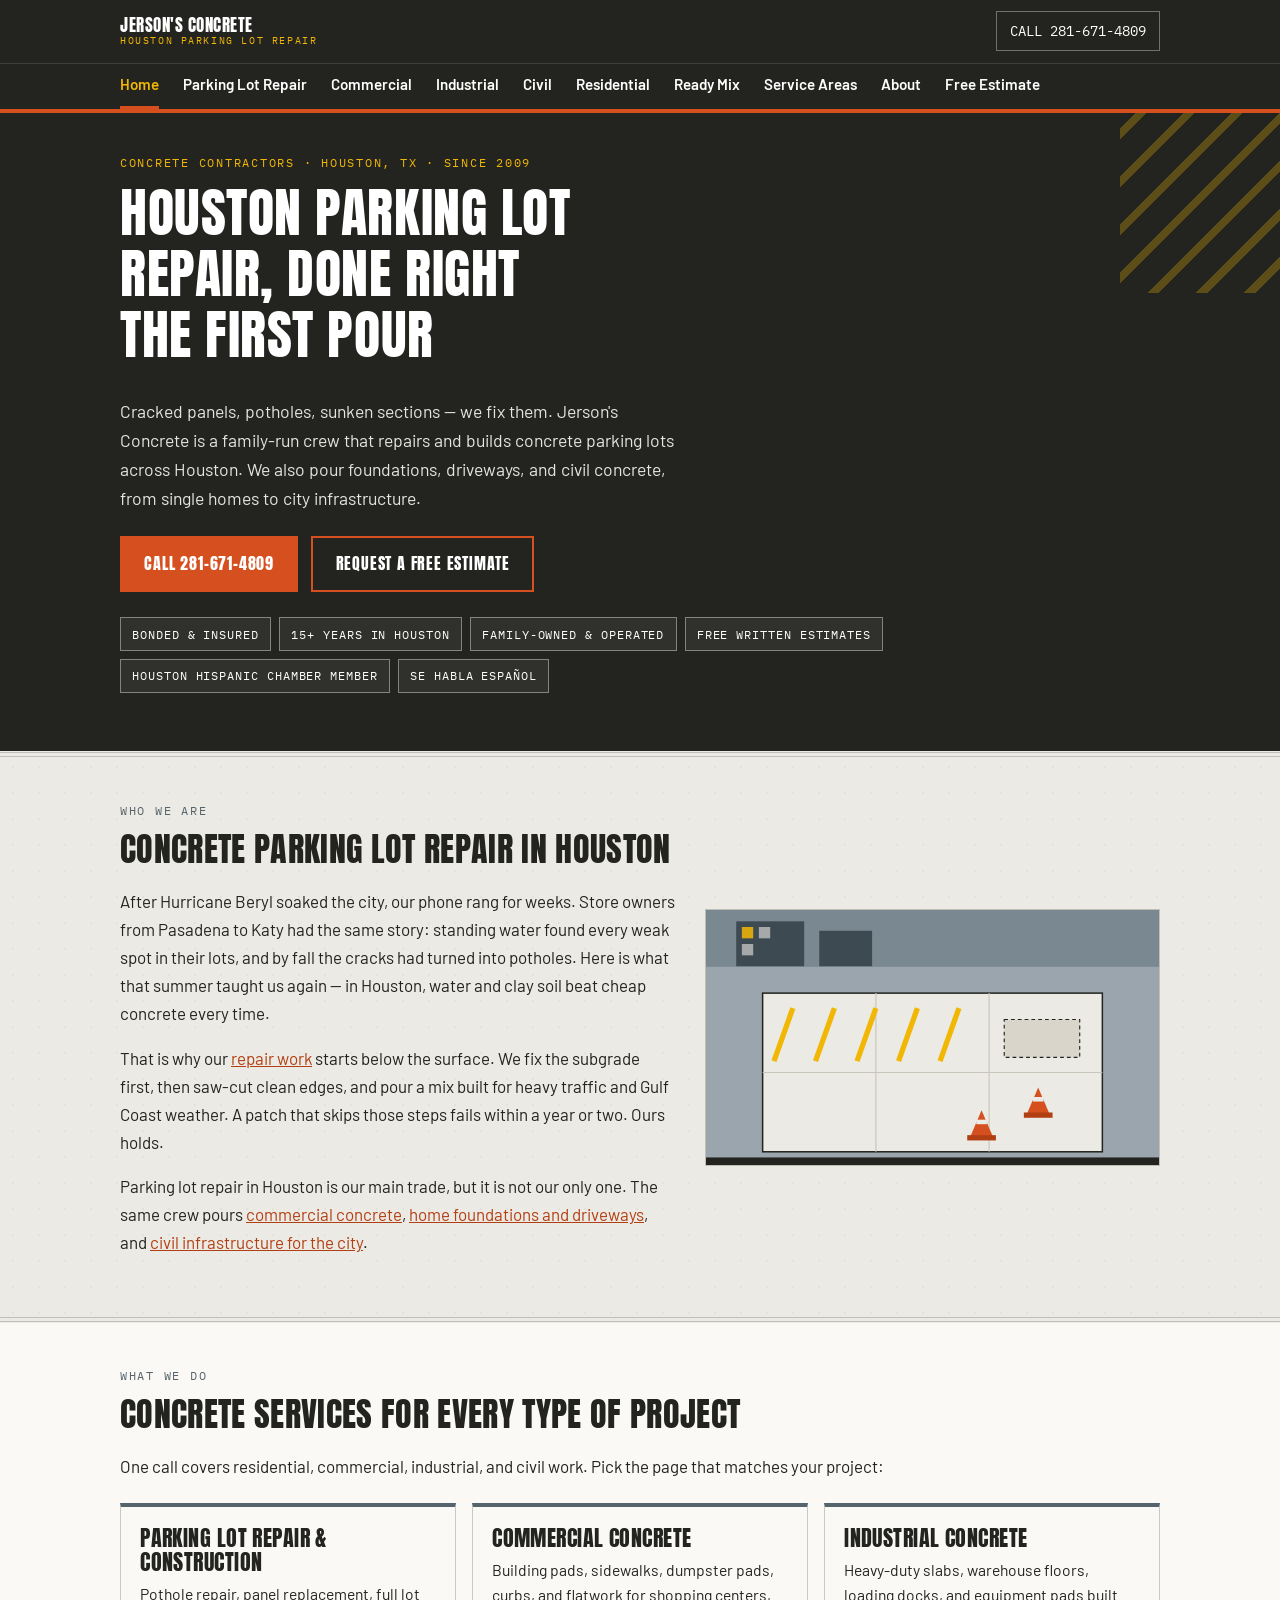
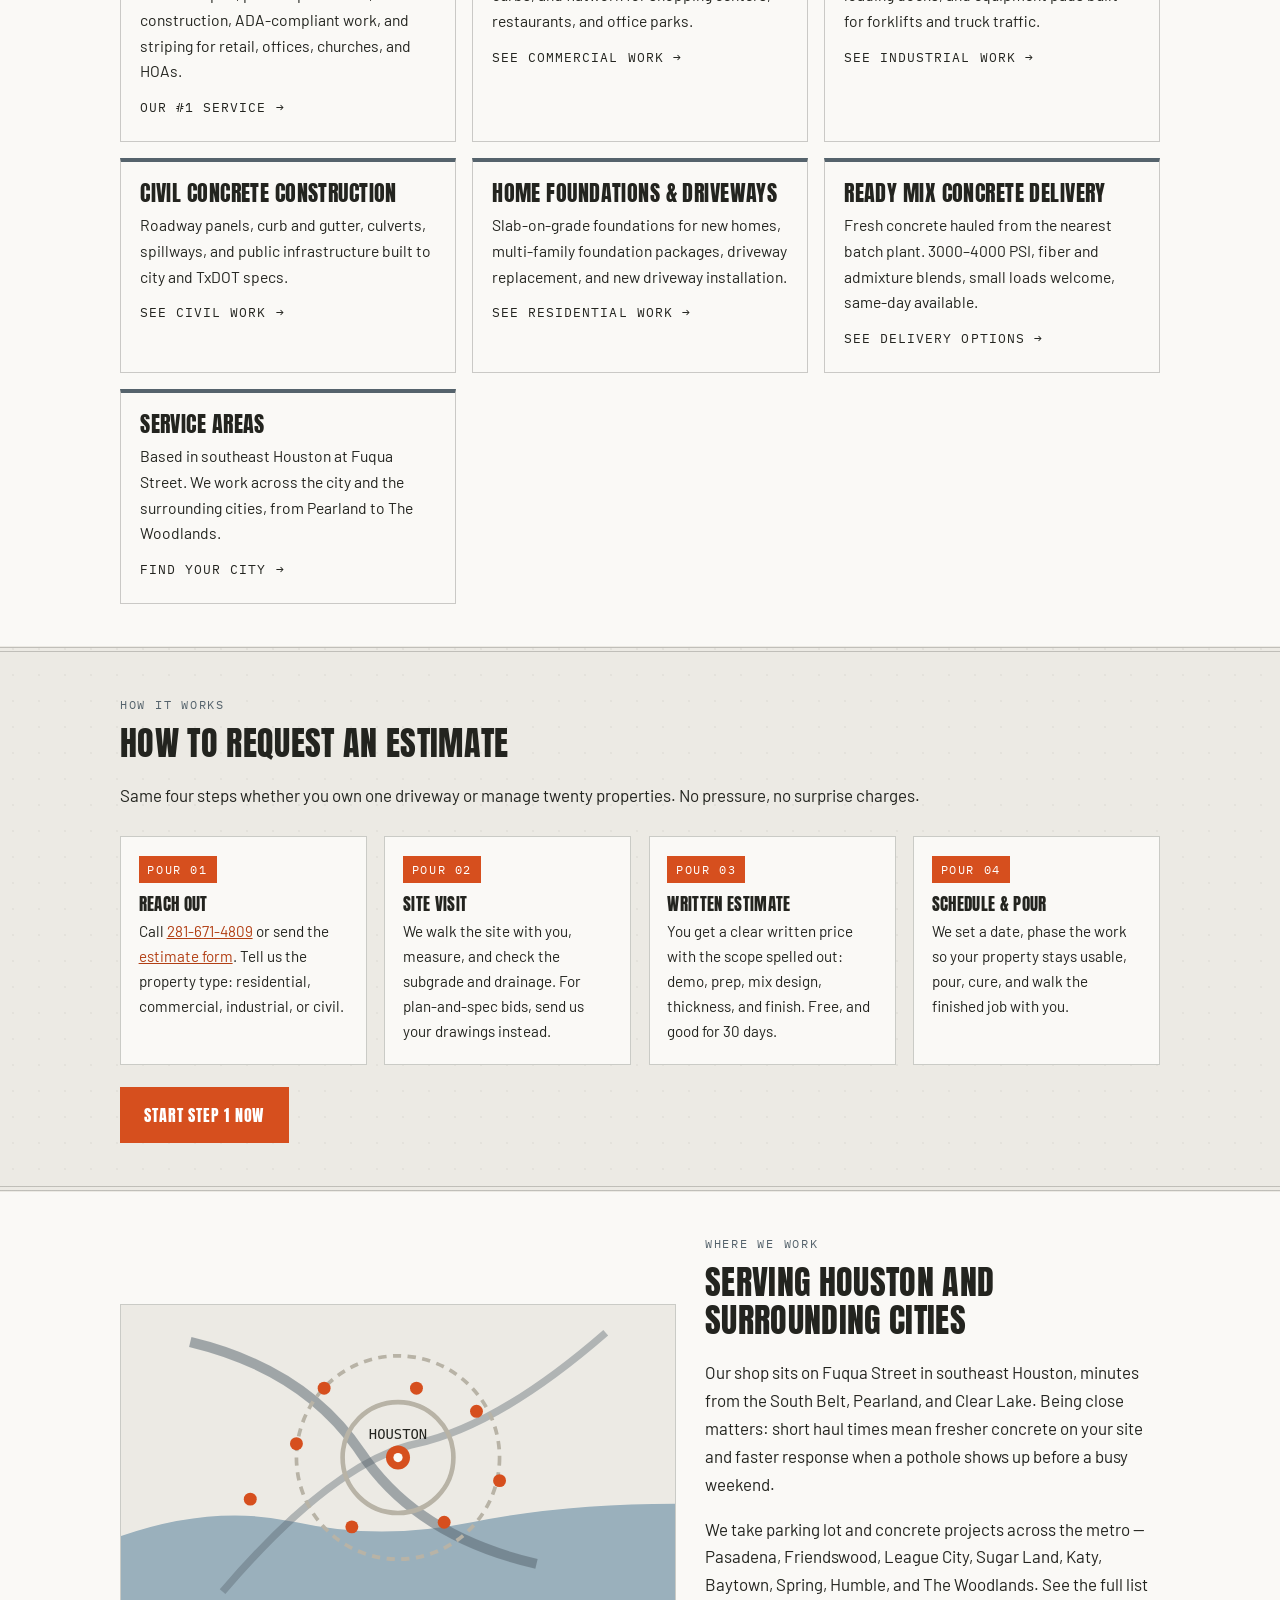
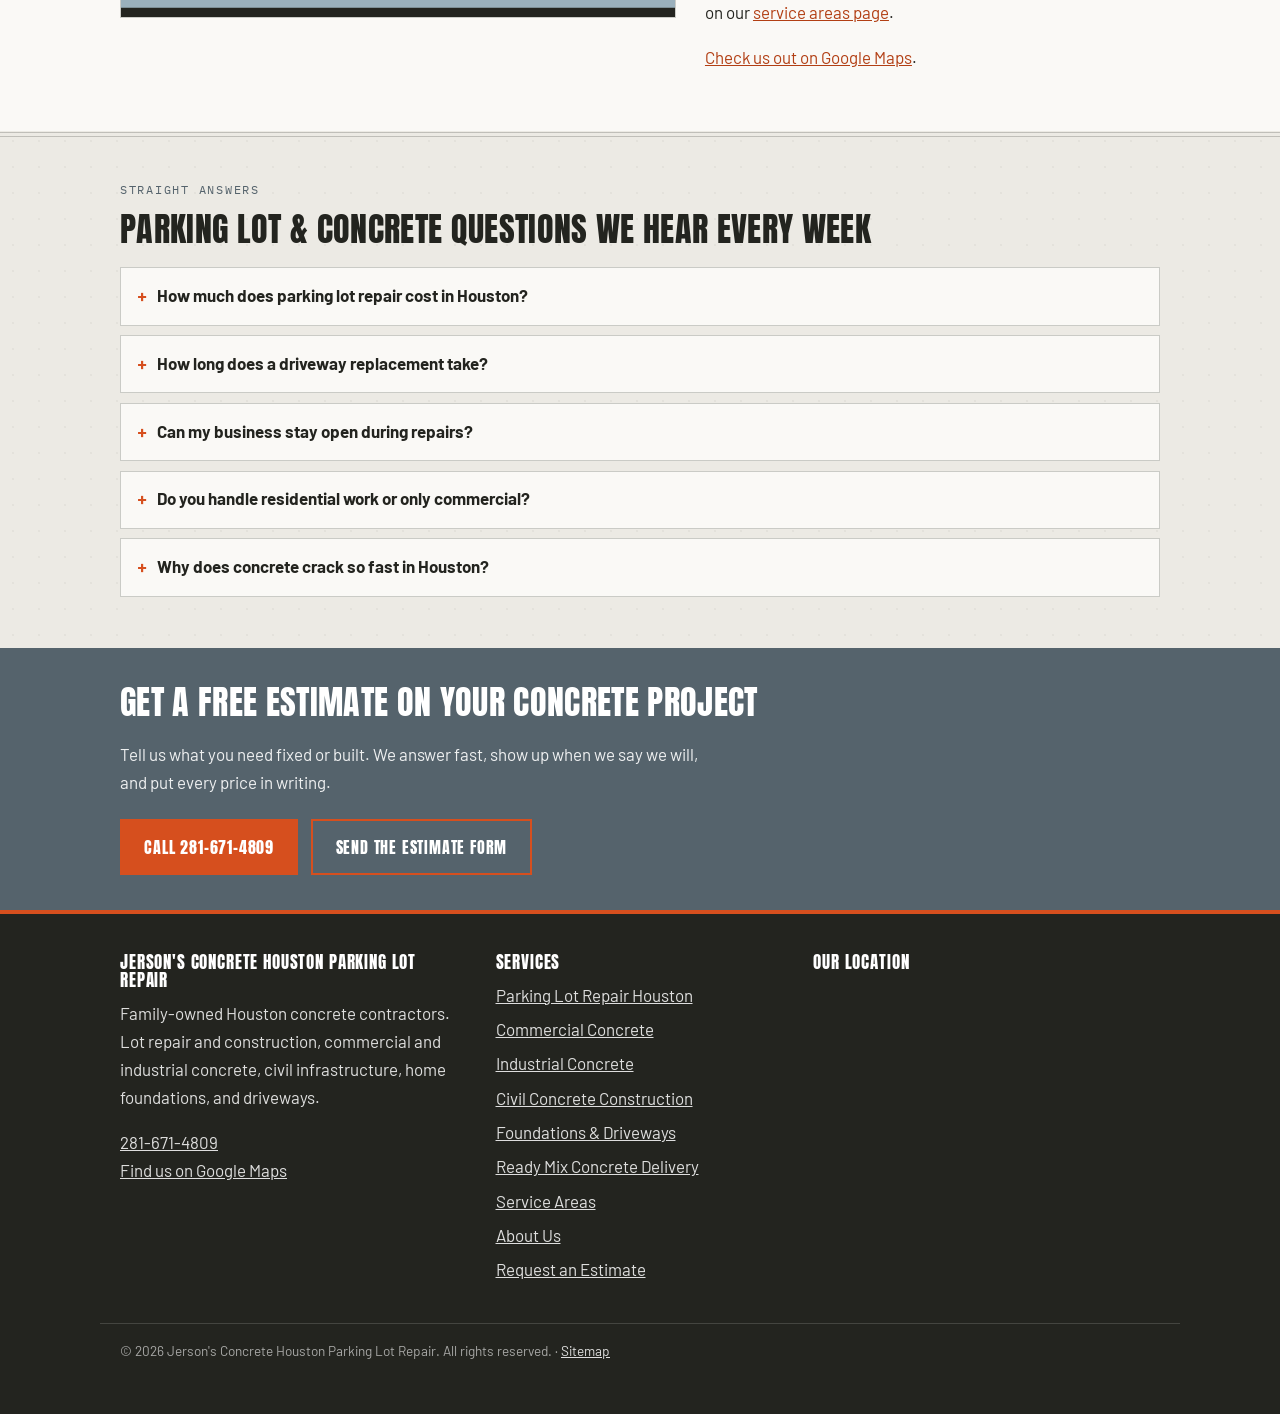
==== index.html @ ba5f4b94 "Add files via upload" ====
<!DOCTYPE html>
<html lang="en">
<head>
<meta charset="UTF-8">
<meta name="viewport" content="width=device-width, initial-scale=1">
<title>Parking Lot Repair Houston TX | Jerson's Concrete Houston Parking Lot Repair</title>
<meta name="description" content="Houston parking lot repair and concrete contractors. We repair and build parking lots, foundations, driveways, and civil concrete across Houston. Free estimates: 281-671-4809.">
<link rel="canonical" href="https://www.concretehouston.org/">
<meta property="og:type" content="website">
<meta property="og:title" content="Parking Lot Repair Houston TX | Jerson's Concrete Houston Parking Lot Repair">
<meta property="og:description" content="Houston parking lot repair and concrete contractors for commercial, industrial, civil, and residential projects. Free estimates.">
<meta property="og:url" content="https://www.concretehouston.org/">
<meta property="og:image" content="https://www.concretehouston.org/images/hero-parking-lot.svg">
<meta property="og:site_name" content="Jerson's Concrete Houston Parking Lot Repair">
<link rel="preconnect" href="https://fonts.googleapis.com">
<link rel="preconnect" href="https://fonts.gstatic.com" crossorigin>
<link href="https://fonts.googleapis.com/css2?family=Anton&family=Barlow:wght@400;600;700&family=IBM+Plex+Mono:wght@400;500&display=swap" rel="stylesheet">
<link rel="stylesheet" href="/css/style.css">
<script type="application/ld+json">
{
  "@context": "https://schema.org",
  "@type": "GeneralContractor",
  "@id": "https://www.concretehouston.org/#business",
  "name": "Jerson's Concrete Houston Parking Lot Repair",
  "url": "https://www.concretehouston.org/",
  "telephone": "+1-281-671-4809",
  "image": "https://www.concretehouston.org/images/hero-parking-lot.svg",
  "priceRange": "$$",
  "address": {
    "@type": "PostalAddress",
    "streetAddress": "11200 Fuqua St",
    "addressLocality": "Houston",
    "addressRegion": "TX",
    "postalCode": "77089",
    "addressCountry": "US"
  },
  "geo": { "@type": "GeoCoordinates", "latitude": 29.6130, "longitude": -95.2237 },
  "hasMap": "https://maps.app.goo.gl/TdP5XurEcnBgiJF19",
  "areaServed": ["Houston TX","Pearland TX","Pasadena TX","Friendswood TX","League City TX","Clear Lake TX","Sugar Land TX","Katy TX","Baytown TX","Spring TX","Humble TX","The Woodlands TX"],
  "description": "Houston concrete contractor focused on parking lot repair and construction, plus commercial, industrial, civil, and residential concrete work including home foundations and driveways.",
  "knowsAbout": ["parking lot repair","ready mix concrete delivery","parking lot construction","concrete foundations","driveway replacement","civil concrete construction","commercial concrete"],
  "memberOf": { "@type": "Organization", "name": "Houston Hispanic Chamber of Commerce" },
  "sameAs": ["https://maps.app.goo.gl/TdP5XurEcnBgiJF19"]
}
</script>
<script type="application/ld+json">
{
  "@context": "https://schema.org",
  "@type": "FAQPage",
  "mainEntity": [
    {
      "@type": "Question",
      "name": "How much does parking lot repair cost in Houston?",
      "acceptedAnswer": { "@type": "Answer", "text": "It depends on the damage, the size of the repair area, and the concrete mix your lot needs. Small patch repairs cost far less than full panel replacement. We walk the lot, measure the damage, and give you a free written estimate before any work starts. Call 281-671-4809." }
    },
    {
      "@type": "Question",
      "name": "How long does a driveway replacement take?",
      "acceptedAnswer": { "@type": "Answer", "text": "Most residential driveway replacements take one to two days of work, subject to concrete availability, inspections, and weather. The new slab then needs time to cure before you drive on it." }
    },
    {
      "@type": "Question",
      "name": "Can my business stay open during parking lot repairs?",
      "acceptedAnswer": { "@type": "Answer", "text": "Yes, in most cases. We phase the work in sections, so part of the lot stays open while we repair the rest. We plan the phasing with you before the first saw cut." }
    },
    {
      "@type": "Question",
      "name": "Do you handle residential concrete work or only commercial?",
      "acceptedAnswer": { "@type": "Answer", "text": "Both. Parking lot repair is our main line of work, and we also build concrete foundations for homes and multi-family projects, replace driveways, and pour new driveways across the Houston area." }
    },
    {
      "@type": "Question",
      "name": "Why does concrete crack so fast in Houston?",
      "acceptedAnswer": { "@type": "Answer", "text": "Houston sits on expansive clay soil. The clay swells when it rains and shrinks in the summer heat, and that movement stresses the slab above it. Good subgrade prep, the right mix, and correct joint spacing are how you fight it." }
    }
  ]
}
</script>
</head>
<body>
<a class="skip-link" href="#main">Skip to content</a>

<header class="site-header">
  <div class="header-bar">
    <a class="brand" href="/">Jerson's Concrete<small>Houston Parking Lot Repair</small></a>
    <a class="header-call" href="tel:281-671-4809">CALL 281-671-4809</a>
    <button class="nav-toggle" aria-expanded="false" aria-controls="site-nav">Menu</button>
  </div>
  <nav class="site-nav" id="site-nav" aria-label="Main">
    <ul>
      <li><a href="/" aria-current="page">Home</a></li>
      <li><a href="/parking-lot-repair.html">Parking Lot Repair</a></li>
      <li><a href="/commercial-concrete.html">Commercial</a></li>
      <li><a href="/industrial-concrete.html">Industrial</a></li>
      <li><a href="/civil-concrete.html">Civil</a></li>
      <li><a href="/residential-concrete.html">Residential</a></li>
      <li><a href="/ready-mix-delivery.html">Ready Mix</a></li>
      <li><a href="/service-areas.html">Service Areas</a></li>
      <li><a href="/about.html">About</a></li>
      <li><a href="/contact.html">Free Estimate</a></li>
    </ul>
  </nav>
</header>

<main id="main">

<section class="hero">
  <div class="wrap">
    <span class="eyebrow">Concrete Contractors &middot; Houston, TX &middot; Since 2009</span>
    <h1>Houston Parking Lot Repair, Done Right the First Pour</h1>
    <p class="lede">Cracked panels, potholes, sunken sections &mdash; we fix them. Jerson's Concrete is a family-run crew that repairs and builds concrete parking lots across Houston. We also pour foundations, driveways, and civil concrete, from single homes to city infrastructure.</p>
    <div class="cta-row">
      <a class="btn btn-solid" href="tel:281-671-4809">Call 281-671-4809</a>
      <a class="btn btn-ghost" href="/contact.html">Request a Free Estimate</a>
    </div>
    <ul class="badge-row">
      <li class="badge">Bonded &amp; Insured</li>
      <li class="badge">15+ Years in Houston</li>
      <li class="badge">Family-Owned &amp; Operated</li>
      <li class="badge">Free Written Estimates</li>
      <li class="badge">Houston Hispanic Chamber Member</li>
      <li class="badge">Se Habla Espa&ntilde;ol</li>
    </ul>
  </div>
</section>

<hr class="joint">

<section class="section">
  <div class="wrap two-col">
    <div>
      <span class="eyebrow">Who we are</span>
      <h2>Concrete Parking Lot Repair in Houston</h2>
      <p>After Hurricane Beryl soaked the city, our phone rang for weeks. Store owners from Pasadena to Katy had the same story: standing water found every weak spot in their lots, and by fall the cracks had turned into potholes. Here is what that summer taught us again &mdash; in Houston, water and clay soil beat cheap concrete every time.</p>
      <p>That is why our <a href="/parking-lot-repair.html">repair work</a> starts below the surface. We fix the subgrade first, then saw-cut clean edges, and pour a mix built for heavy traffic and Gulf Coast weather. A patch that skips those steps fails within a year or two. Ours holds.</p>
      <p>Parking lot repair in Houston is our main trade, but it is not our only one. The same crew pours <a href="/commercial-concrete.html">commercial concrete</a>, <a href="/residential-concrete.html">home foundations and driveways</a>, and <a href="/civil-concrete.html">civil infrastructure for the city</a>.</p>
    </div>
    <div class="col-media">
      <img src="/images/hero-parking-lot.svg" alt="Repaired concrete parking lot in Houston with fresh striping and safety cones" width="1200" height="675" loading="eager">
    </div>
  </div>
</section>

<hr class="joint">

<section class="section section-alt">
  <div class="wrap">
    <span class="eyebrow">What we do</span>
    <h2>Concrete Services for Every Type of Project</h2>
    <p>One call covers residential, commercial, industrial, and civil work. Pick the page that matches your project:</p>
    <ul class="card-grid cols-3">
      <li class="card">
        <h3><a href="/parking-lot-repair.html">Parking Lot Repair &amp; Construction</a></h3>
        <p>Pothole repair, panel replacement, full lot construction, ADA-compliant work, and striping for retail, offices, churches, and HOAs.</p>
        <span class="more">Our #1 service &rarr;</span>
      </li>
      <li class="card">
        <h3><a href="/commercial-concrete.html">Commercial Concrete</a></h3>
        <p>Building pads, sidewalks, dumpster pads, curbs, and flatwork for shopping centers, restaurants, and office parks.</p>
        <span class="more">See commercial work &rarr;</span>
      </li>
      <li class="card">
        <h3><a href="/industrial-concrete.html">Industrial Concrete</a></h3>
        <p>Heavy-duty slabs, warehouse floors, loading docks, and equipment pads built for forklifts and truck traffic.</p>
        <span class="more">See industrial work &rarr;</span>
      </li>
      <li class="card">
        <h3><a href="/civil-concrete.html">Civil Concrete Construction</a></h3>
        <p>Roadway panels, curb and gutter, culverts, spillways, and public infrastructure built to city and TxDOT specs.</p>
        <span class="more">See civil work &rarr;</span>
      </li>
      <li class="card">
        <h3><a href="/residential-concrete.html">Home Foundations &amp; Driveways</a></h3>
        <p>Slab-on-grade foundations for new homes, multi-family foundation packages, driveway replacement, and new driveway installation.</p>
        <span class="more">See residential work &rarr;</span>
      </li>
      <li class="card">
        <h3><a href="/ready-mix-delivery.html">Ready Mix Concrete Delivery</a></h3>
        <p>Fresh concrete hauled from the nearest batch plant. 3000&ndash;4000 PSI, fiber and admixture blends, small loads welcome, same-day available.</p>
        <span class="more">See delivery options &rarr;</span>
      </li>
      <li class="card">
        <h3><a href="/service-areas.html">Service Areas</a></h3>
        <p>Based in southeast Houston at Fuqua Street. We work across the city and the surrounding cities, from Pearland to The Woodlands.</p>
        <span class="more">Find your city &rarr;</span>
      </li>
    </ul>
  </div>
</section>

<hr class="joint">

<section class="section" id="estimate-process">
  <div class="wrap">
    <span class="eyebrow">How it works</span>
    <h2>How to Request an Estimate</h2>
    <p>Same four steps whether you own one driveway or manage twenty properties. No pressure, no surprise charges.</p>
    <ol class="process">
      <li>
        <h3>Reach Out</h3>
        <p>Call <a href="tel:281-671-4809">281-671-4809</a> or send the <a href="/contact.html">estimate form</a>. Tell us the property type: residential, commercial, industrial, or civil.</p>
      </li>
      <li>
        <h3>Site Visit</h3>
        <p>We walk the site with you, measure, and check the subgrade and drainage. For plan-and-spec bids, send us your drawings instead.</p>
      </li>
      <li>
        <h3>Written Estimate</h3>
        <p>You get a clear written price with the scope spelled out: demo, prep, mix design, thickness, and finish. Free, and good for 30 days.</p>
      </li>
      <li>
        <h3>Schedule &amp; Pour</h3>
        <p>We set a date, phase the work so your property stays usable, pour, cure, and walk the finished job with you.</p>
      </li>
    </ol>
    <div class="cta-row">
      <a class="btn btn-solid" href="/contact.html">Start Step 1 Now</a>
    </div>
  </div>
</section>

<hr class="joint">

<section class="section section-alt">
  <div class="wrap two-col flip">
    <div>
      <span class="eyebrow">Where we work</span>
      <h2>Serving Houston and Surrounding Cities</h2>
      <p>Our shop sits on Fuqua Street in southeast Houston, minutes from the South Belt, Pearland, and Clear Lake. Being close matters: short haul times mean fresher concrete on your site and faster response when a pothole shows up before a busy weekend.</p>
      <p>We take parking lot and concrete projects across the metro &mdash; Pasadena, Friendswood, League City, Sugar Land, Katy, Baytown, Spring, Humble, and The Woodlands. See the full list on our <a href="/service-areas.html">service areas page</a>.</p>
      <p><a href="https://maps.app.goo.gl/TdP5XurEcnBgiJF19" rel="noopener">Check us out on Google Maps</a>.</p>
    </div>
    <div class="col-media">
      <img src="/images/service-areas.svg" alt="Map of the greater Houston area showing Jerson's Concrete service cities" width="1200" height="675" loading="lazy">
    </div>
  </div>
</section>

<hr class="joint">

<section class="section">
  <div class="wrap">
    <span class="eyebrow">Straight answers</span>
    <h2>Parking Lot &amp; Concrete Questions We Hear Every Week</h2>
    <div class="faq">
      <details>
        <summary>How much does parking lot repair cost in Houston?</summary>
        <div class="faq-body"><p>It depends on the damage, the size of the repair area, and the mix your lot needs. Small patch repairs cost far less than full panel replacement. We walk the lot, measure, and give you a free written estimate before any work starts.</p></div>
      </details>
      <details>
        <summary>How long does a driveway replacement take?</summary>
        <div class="faq-body"><p>Most residential driveways take one to two days of work, subject to concrete availability, inspections, and weather. The new slab then needs cure time before you drive on it. Details on our <a href="/residential-concrete.html">residential concrete page</a>.</p></div>
      </details>
      <details>
        <summary>Can my business stay open during repairs?</summary>
        <div class="faq-body"><p>Yes, in most cases. We phase the work in sections, so part of the lot stays open while we repair the rest. We plan the phasing with you before the first saw cut.</p></div>
      </details>
      <details>
        <summary>Do you handle residential work or only commercial?</summary>
        <div class="faq-body"><p>Both. Parking lots are our main trade, and we also pour <a href="/residential-concrete.html">home foundations, multi-family foundations, and driveways</a> across the Houston area.</p></div>
      </details>
      <details>
        <summary>Why does concrete crack so fast in Houston?</summary>
        <div class="faq-body"><p>Houston sits on expansive clay soil. The clay swells when it rains and shrinks in the summer heat, and that movement stresses the slab above it. Good subgrade prep, the right mix, and correct joint spacing are how you fight it &mdash; and that is how we build.</p></div>
      </details>
    </div>
  </div>
</section>

<section class="cta-band">
  <div class="wrap">
    <h2>Get a Free Estimate on Your Concrete Project</h2>
    <p>Tell us what you need fixed or built. We answer fast, show up when we say we will, and put every price in writing.</p>
    <div class="cta-row">
      <a class="btn btn-solid" href="tel:281-671-4809">Call 281-671-4809</a>
      <a class="btn btn-ghost" href="/contact.html">Send the Estimate Form</a>
    </div>
  </div>
</section>

</main>

<footer class="site-footer">
  <div class="wrap footer-grid">
    <div>
      <h2>Jerson's Concrete Houston Parking Lot Repair</h2>
      <p>Family-owned Houston concrete contractors. Lot repair and construction, commercial and industrial concrete, civil infrastructure, home foundations, and driveways.</p>
      <p><a href="tel:281-671-4809">281-671-4809</a><br>
      <a href="https://maps.app.goo.gl/TdP5XurEcnBgiJF19" rel="noopener">Find us on Google Maps</a></p>
    </div>
    <div>
      <h2>Services</h2>
      <ul>
        <li><a href="/parking-lot-repair.html">Parking Lot Repair Houston</a></li>
        <li><a href="/commercial-concrete.html">Commercial Concrete</a></li>
        <li><a href="/industrial-concrete.html">Industrial Concrete</a></li>
        <li><a href="/civil-concrete.html">Civil Concrete Construction</a></li>
        <li><a href="/residential-concrete.html">Foundations &amp; Driveways</a></li>
        <li><a href="/ready-mix-delivery.html">Ready Mix Concrete Delivery</a></li>
        <li><a href="/service-areas.html">Service Areas</a></li>
        <li><a href="/about.html">About Us</a></li>
        <li><a href="/contact.html">Request an Estimate</a></li>
      </ul>
    </div>
    <div class="footer-map">
      <h2>Our Location</h2>
      <iframe src="https://www.google.com/maps/embed?pb=!1m18!1m12!1m3!1d221667.17747729734!2d-95.51743001362001!3d29.761744277271248!2m3!1f0!2f0!3f0!3m2!1i1024!2i768!4f13.1!3m3!1m2!1s0x864099e6f4100001%3A0xb792829c2418bfb7!2sJerson%E2%80%99s%20Concrete%20Houston%20Parking%20Lot%20Repair!5e0!3m2!1sen!2sus!4v1784423699468!5m2!1sen!2sus" title="Map of Jerson's Concrete Houston Parking Lot Repair" style="border:0;" allowfullscreen loading="lazy" referrerpolicy="strict-origin-when-cross-origin"></iframe>
    </div>
  </div>
  <div class="wrap fineprint">
    <p>&copy; 2026 Jerson's Concrete Houston Parking Lot Repair. All rights reserved. &middot; <a href="/sitemap.xml">Sitemap</a></p>
  </div>
</footer>

<div class="call-bar">
  <a class="call" href="tel:281-671-4809">Call Now</a>
  <a class="estimate" href="/contact.html">Free Estimate</a>
</div>

<script src="/js/site.js"></script>
</body>
</html>
---- css/style.css ----
/* ============================================================
   Jerson's Concrete Houston Parking Lot Repair
   Mobile-first stylesheet. Breakpoints: 640px, 960px.
   Palette: slab, formwork ink, rebar steel, cone orange, stripe yellow.
   ============================================================ */

:root {
  --slab: #ECEAE4;        /* cured concrete background */
  --form: #FAF9F6;        /* light card */
  --ink: #23241F;         /* formwork charcoal */
  --ink-soft: #4A4B44;
  --steel: #55636C;       /* rebar blue-gray */
  --cone: #D64F1E;        /* safety-cone orange, single accent */
  --cone-dark: #B23F14;
  --stripe: #F2B705;      /* parking-stripe yellow, tiny doses only */
  --joint: rgba(35, 36, 31, 0.22);

  --font-display: 'Anton', 'Arial Narrow', sans-serif;
  --font-body: 'Barlow', 'Helvetica Neue', Arial, sans-serif;
  --font-mono: 'IBM Plex Mono', 'Courier New', monospace;

  --max-w: 1080px;
  --pad: 1.25rem;
}

* { box-sizing: border-box; }

html { scroll-behavior: smooth; }
@media (prefers-reduced-motion: reduce) {
  html { scroll-behavior: auto; }
  *, *::before, *::after { animation: none !important; transition: none !important; }
}

body {
  margin: 0;
  font-family: var(--font-body);
  font-size: 1.06rem;
  line-height: 1.65;
  color: var(--ink);
  background: var(--slab);
  /* faint aggregate speckle */
  background-image: radial-gradient(rgba(35,36,31,0.045) 1px, transparent 1px);
  background-size: 26px 26px;
}

img, svg, iframe { max-width: 100%; }

a { color: var(--cone-dark); }
a:hover { color: var(--cone); }

:focus-visible {
  outline: 3px solid var(--cone);
  outline-offset: 2px;
}

.wrap {
  max-width: var(--max-w);
  margin: 0 auto;
  padding-left: var(--pad);
  padding-right: var(--pad);
}

/* ---------- Type ---------- */

h1, h2, h3 {
  font-family: var(--font-display);
  font-weight: 400;
  letter-spacing: 0.01em;
  line-height: 1.12;
  margin: 0 0 0.6em;
  text-transform: uppercase;
}

h1 { font-size: clamp(2.1rem, 7vw, 3.4rem); }
h2 { font-size: clamp(1.5rem, 5vw, 2.1rem); margin-top: 0; }
h3 { font-size: clamp(1.15rem, 4vw, 1.35rem); letter-spacing: 0.02em; }

p { margin: 0 0 1em; }

.eyebrow {
  font-family: var(--font-mono);
  font-size: 0.78rem;
  letter-spacing: 0.14em;
  text-transform: uppercase;
  color: var(--steel);
  display: block;
  margin-bottom: 0.6rem;
}

/* ---------- Skip link ---------- */

.skip-link {
  position: absolute;
  left: -9999px;
  top: 0;
  background: var(--ink);
  color: #fff;
  padding: 0.6rem 1rem;
  z-index: 200;
}
.skip-link:focus { left: 0; }

/* ---------- Header / nav ---------- */

.site-header {
  background: var(--ink);
  color: #fff;
  position: sticky;
  top: 0;
  z-index: 100;
  border-bottom: 4px solid var(--cone);
}

.header-bar {
  display: flex;
  align-items: center;
  justify-content: space-between;
  gap: 1rem;
  padding: 0.7rem var(--pad);
  max-width: var(--max-w);
  margin: 0 auto;
}

.brand {
  font-family: var(--font-display);
  font-size: 1.05rem;
  text-transform: uppercase;
  letter-spacing: 0.03em;
  color: #fff;
  text-decoration: none;
  line-height: 1.15;
}
.brand small {
  display: block;
  font-family: var(--font-mono);
  font-size: 0.62rem;
  letter-spacing: 0.16em;
  color: var(--stripe);
}

.header-call {
  display: none;
  font-family: var(--font-mono);
  font-size: 0.9rem;
  color: #fff;
  text-decoration: none;
  border: 1px solid rgba(255,255,255,0.35);
  padding: 0.45rem 0.8rem;
}
.header-call:hover { border-color: var(--cone); color: #fff; background: var(--cone); }

.nav-toggle {
  background: none;
  border: 2px solid rgba(255,255,255,0.4);
  color: #fff;
  font-family: var(--font-mono);
  font-size: 0.8rem;
  letter-spacing: 0.1em;
  padding: 0.5rem 0.85rem;
  cursor: pointer;
  text-transform: uppercase;
}
.nav-toggle[aria-expanded="true"] { background: var(--cone); border-color: var(--cone); }

.site-nav { display: none; background: var(--ink); }
.site-nav.open { display: block; }
.site-nav ul {
  list-style: none;
  margin: 0;
  padding: 0.4rem var(--pad) 1rem;
  max-width: var(--max-w);
  margin-inline: auto;
}
.site-nav a {
  display: block;
  color: #fff;
  text-decoration: none;
  font-family: var(--font-body);
  font-weight: 600;
  padding: 0.6rem 0;
  border-bottom: 1px solid rgba(255,255,255,0.12);
}
.site-nav a:hover, .site-nav a[aria-current="page"] { color: var(--stripe); }

@media (min-width: 960px) {
  .nav-toggle { display: none; }
  .header-call { display: inline-block; }
  .site-nav { display: block; border-top: 1px solid rgba(255,255,255,0.12); }
  .site-nav ul {
    display: flex;
    flex-wrap: wrap;
    gap: 0 1.5rem;
    padding: 0 var(--pad);
  }
  .site-nav a { border-bottom: 3px solid transparent; padding: 0.55rem 0; font-size: 0.95rem; }
  .site-nav a[aria-current="page"] { border-bottom-color: var(--cone); }
}

/* ---------- Hero ---------- */

.hero {
  background: var(--ink);
  color: #fff;
  padding: 2.4rem 0 2.6rem;
  position: relative;
  overflow: hidden;
}
/* angled parking stripes in the corner — the striping motif */
.hero::after {
  content: "";
  position: absolute;
  right: -60px;
  top: -40px;
  width: 220px;
  height: 220px;
  background: repeating-linear-gradient(
    -45deg,
    transparent 0 26px,
    rgba(242, 183, 5, 0.28) 26px 34px
  );
  pointer-events: none;
}
.hero .wrap { position: relative; z-index: 1; }
.hero h1 { color: #fff; max-width: 17ch; }
.hero .lede {
  font-size: 1.1rem;
  max-width: 56ch;
  color: rgba(255,255,255,0.88);
}
.hero .eyebrow { color: var(--stripe); }

.cta-row {
  display: flex;
  flex-wrap: wrap;
  gap: 0.8rem;
  margin-top: 1.4rem;
}

.btn {
  display: inline-block;
  font-family: var(--font-display);
  font-size: 1rem;
  letter-spacing: 0.05em;
  text-transform: uppercase;
  text-decoration: none;
  padding: 0.8rem 1.4rem;
  border: 2px solid var(--cone);
  transition: background 0.15s ease, color 0.15s ease;
}
.btn-solid { background: var(--cone); color: #fff; }
.btn-solid:hover { background: var(--cone-dark); border-color: var(--cone-dark); color: #fff; }
.btn-ghost { color: #fff; background: transparent; }
.btn-ghost:hover { background: var(--cone); color: #fff; }
.btn-dark { color: var(--ink); border-color: var(--ink); }
.btn-dark:hover { background: var(--ink); color: #fff; }

/* ---------- Badges ---------- */

.badge-row {
  display: flex;
  flex-wrap: wrap;
  gap: 0.5rem;
  margin-top: 1.6rem;
  padding: 0;
  list-style: none;
}
.badge {
  font-family: var(--font-mono);
  font-size: 0.72rem;
  letter-spacing: 0.08em;
  text-transform: uppercase;
  padding: 0.4rem 0.7rem;
  border: 1px solid rgba(255,255,255,0.4);
  color: #fff;
  background: rgba(255,255,255,0.06);
}
.badge-light {
  border-color: var(--joint);
  color: var(--ink-soft);
  background: var(--form);
}

/* ---------- Sections + the saw-cut joint signature ---------- */

.section { padding: 2.6rem 0; }

/* scored double line, like a control joint cut into a slab */
.joint {
  border: none;
  height: 7px;
  margin: 0;
  background:
    linear-gradient(var(--joint), var(--joint)) 0 1px / 100% 1px no-repeat,
    linear-gradient(var(--joint), var(--joint)) 0 5px / 100% 1px no-repeat;
}

.section-alt { background: var(--form); }

.two-col { display: grid; gap: 1.8rem; }
@media (min-width: 960px) {
  .two-col { grid-template-columns: 1.1fr 0.9fr; align-items: center; }
  .two-col.flip > .col-media { order: -1; }
}

.col-media img, .col-media svg {
  width: 100%;
  height: auto;
  display: block;
  border: 1px solid var(--joint);
}

/* ---------- Card grids ---------- */

.card-grid {
  display: grid;
  gap: 1rem;
  padding: 0;
  margin: 1.4rem 0 0;
  list-style: none;
}
@media (min-width: 640px) { .card-grid { grid-template-columns: 1fr 1fr; } }
@media (min-width: 960px) { .card-grid.cols-3 { grid-template-columns: repeat(3, 1fr); } }

.card {
  background: var(--form);
  border: 1px solid var(--joint);
  border-top: 4px solid var(--steel);
  padding: 1.2rem 1.2rem 1.3rem;
}
.card h3 { margin-bottom: 0.4rem; }
.card h3 a { color: var(--ink); text-decoration: none; }
.card h3 a:hover { color: var(--cone-dark); text-decoration: underline; }
.card p { margin-bottom: 0.5rem; font-size: 0.98rem; }
.card .more {
  font-family: var(--font-mono);
  font-size: 0.8rem;
  letter-spacing: 0.08em;
  text-transform: uppercase;
}

/* ---------- Process (pour sequence) ---------- */

.process {
  counter-reset: pour;
  list-style: none;
  margin: 1.6rem 0 0;
  padding: 0;
  display: grid;
  gap: 1.1rem;
}
@media (min-width: 960px) { .process { grid-template-columns: repeat(4, 1fr); } }

.process li {
  counter-increment: pour;
  background: var(--form);
  border: 1px solid var(--joint);
  padding: 1.1rem 1.1rem 1.2rem;
  position: relative;
}
.process li::before {
  content: "POUR " counter(pour, decimal-leading-zero);
  font-family: var(--font-mono);
  font-size: 0.72rem;
  letter-spacing: 0.14em;
  color: #fff;
  background: var(--cone);
  display: inline-block;
  padding: 0.25rem 0.55rem;
  margin-bottom: 0.7rem;
}
.process h3 { font-size: 1.05rem; margin-bottom: 0.35rem; }
.process p { font-size: 0.95rem; margin: 0; }

/* ---------- FAQ ---------- */

.faq { margin-top: 1.2rem; }
.faq details {
  background: var(--form);
  border: 1px solid var(--joint);
  margin-bottom: 0.6rem;
  padding: 0;
}
.faq summary {
  cursor: pointer;
  font-weight: 700;
  padding: 0.85rem 1rem;
  list-style: none;
}
.faq summary::-webkit-details-marker { display: none; }
.faq summary::before {
  content: "+";
  font-family: var(--font-mono);
  color: var(--cone);
  margin-right: 0.6rem;
}
.faq details[open] summary::before { content: "–"; }
.faq .faq-body { padding: 0 1rem 1rem 2.2rem; }

/* ---------- CTA band ---------- */

.cta-band {
  background: var(--steel);
  color: #fff;
  padding: 2.2rem 0;
}
.cta-band h2 { color: #fff; }
.cta-band p { color: rgba(255,255,255,0.9); max-width: 60ch; }

/* ---------- Tables / lists ---------- */

.check-list { padding-left: 0; list-style: none; }
.check-list li { padding-left: 1.5rem; position: relative; margin-bottom: 0.45rem; }
.check-list li::before {
  content: "";
  position: absolute;
  left: 0;
  top: 0.5em;
  width: 0.65em;
  height: 0.65em;
  background: var(--cone);
}

.area-grid {
  display: grid;
  grid-template-columns: 1fr 1fr;
  gap: 0.3rem 1rem;
  padding: 0;
  list-style: none;
  margin: 1rem 0;
}
@media (min-width: 640px) { .area-grid { grid-template-columns: repeat(3, 1fr); } }
.area-grid li { padding: 0.25rem 0; border-bottom: 1px dashed var(--joint); }
.area-grid a { text-decoration: none; color: var(--ink); font-weight: 600; }
.area-grid a:hover { color: var(--cone-dark); }

/* ---------- Forms ---------- */

.form-grid { display: grid; gap: 1rem; margin-top: 1.2rem; }
@media (min-width: 640px) {
  .form-grid { grid-template-columns: 1fr 1fr; }
  .form-grid .full { grid-column: 1 / -1; }
}
label {
  display: block;
  font-family: var(--font-mono);
  font-size: 0.78rem;
  letter-spacing: 0.1em;
  text-transform: uppercase;
  margin-bottom: 0.35rem;
  color: var(--ink-soft);
}
input, select, textarea {
  width: 100%;
  font-family: var(--font-body);
  font-size: 1rem;
  padding: 0.75rem 0.8rem;
  border: 1px solid var(--steel);
  background: #fff;
  color: var(--ink);
}
textarea { min-height: 130px; resize: vertical; }
input:focus, select:focus, textarea:focus {
  outline: 3px solid var(--cone);
  outline-offset: 1px;
}
button.btn { cursor: pointer; background: var(--cone); color: #fff; border: 2px solid var(--cone); }
button.btn:hover { background: var(--cone-dark); border-color: var(--cone-dark); }

/* ---------- Footer ---------- */

.site-footer {
  background: var(--ink);
  color: rgba(255,255,255,0.85);
  padding: 2.4rem 0 6rem; /* room for sticky call bar on mobile */
  margin-top: 0;
  border-top: 4px solid var(--cone);
}
.footer-grid { display: grid; gap: 1.8rem; }
@media (min-width: 960px) {
  .footer-grid { grid-template-columns: 1.2fr 1fr 1.2fr; }
  .site-footer { padding-bottom: 2.4rem; }
}
.site-footer h2 {
  font-size: 1.05rem;
  color: #fff;
  letter-spacing: 0.05em;
}
.site-footer ul { list-style: none; padding: 0; margin: 0; }
.site-footer li { margin-bottom: 0.4rem; }
.site-footer a { color: rgba(255,255,255,0.85); }
.site-footer a:hover { color: var(--stripe); }
.footer-map iframe { width: 100%; height: 230px; border: 1px solid rgba(255,255,255,0.25); }
.fineprint {
  margin-top: 2rem;
  padding-top: 1rem;
  border-top: 1px solid rgba(255,255,255,0.15);
  font-size: 0.85rem;
  color: rgba(255,255,255,0.6);
}

/* ---------- Sticky mobile call bar ---------- */

.call-bar {
  position: fixed;
  bottom: 0;
  left: 0;
  right: 0;
  display: flex;
  z-index: 120;
  border-top: 3px solid var(--ink);
}
.call-bar a {
  flex: 1;
  text-align: center;
  font-family: var(--font-display);
  font-size: 1rem;
  letter-spacing: 0.05em;
  text-transform: uppercase;
  text-decoration: none;
  padding: 0.95rem 0.5rem;
}
.call-bar .call { background: var(--cone); color: #fff; }
.call-bar .estimate { background: var(--ink); color: #fff; }
@media (min-width: 960px) { .call-bar { display: none; } }

/* ---------- Utility ---------- */

.center { text-align: center; }
.mt-0 { margin-top: 0; }
.note {
  font-size: 0.9rem;
  color: var(--ink-soft);
  font-style: italic;
}
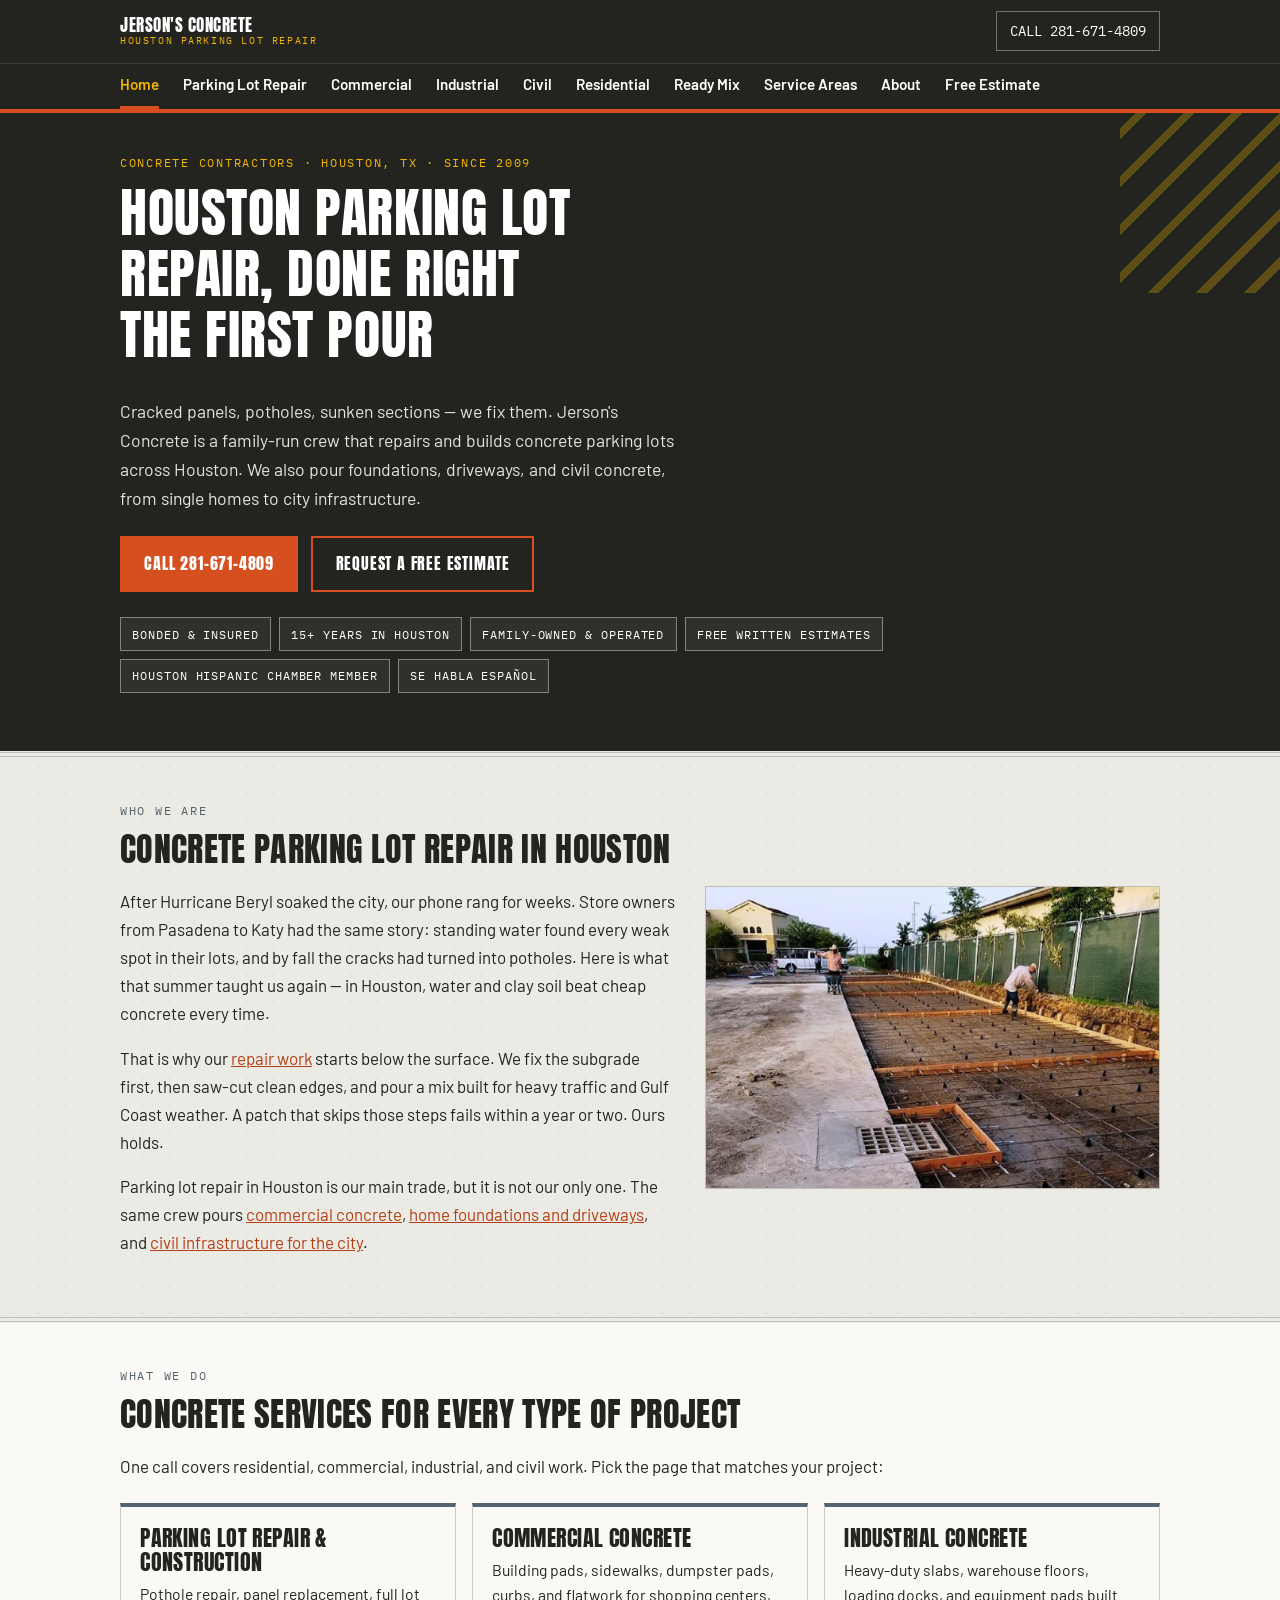
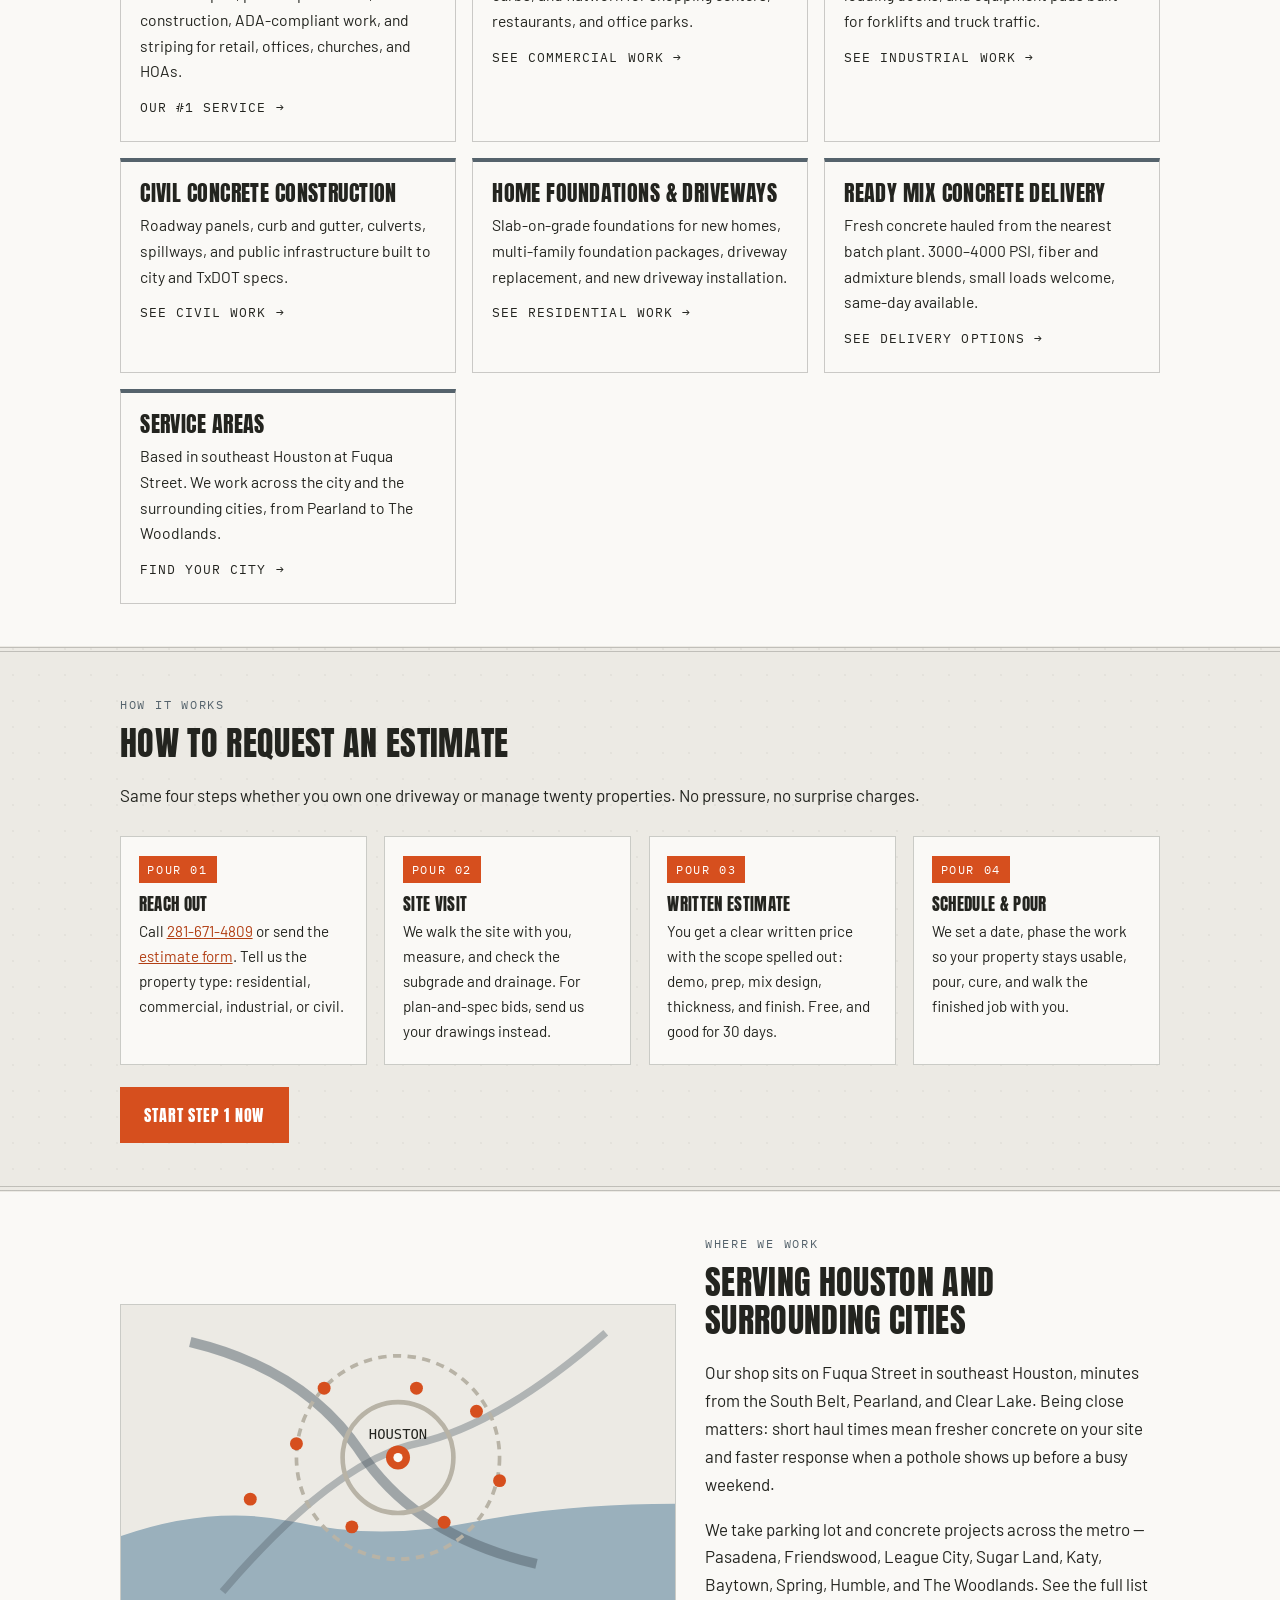
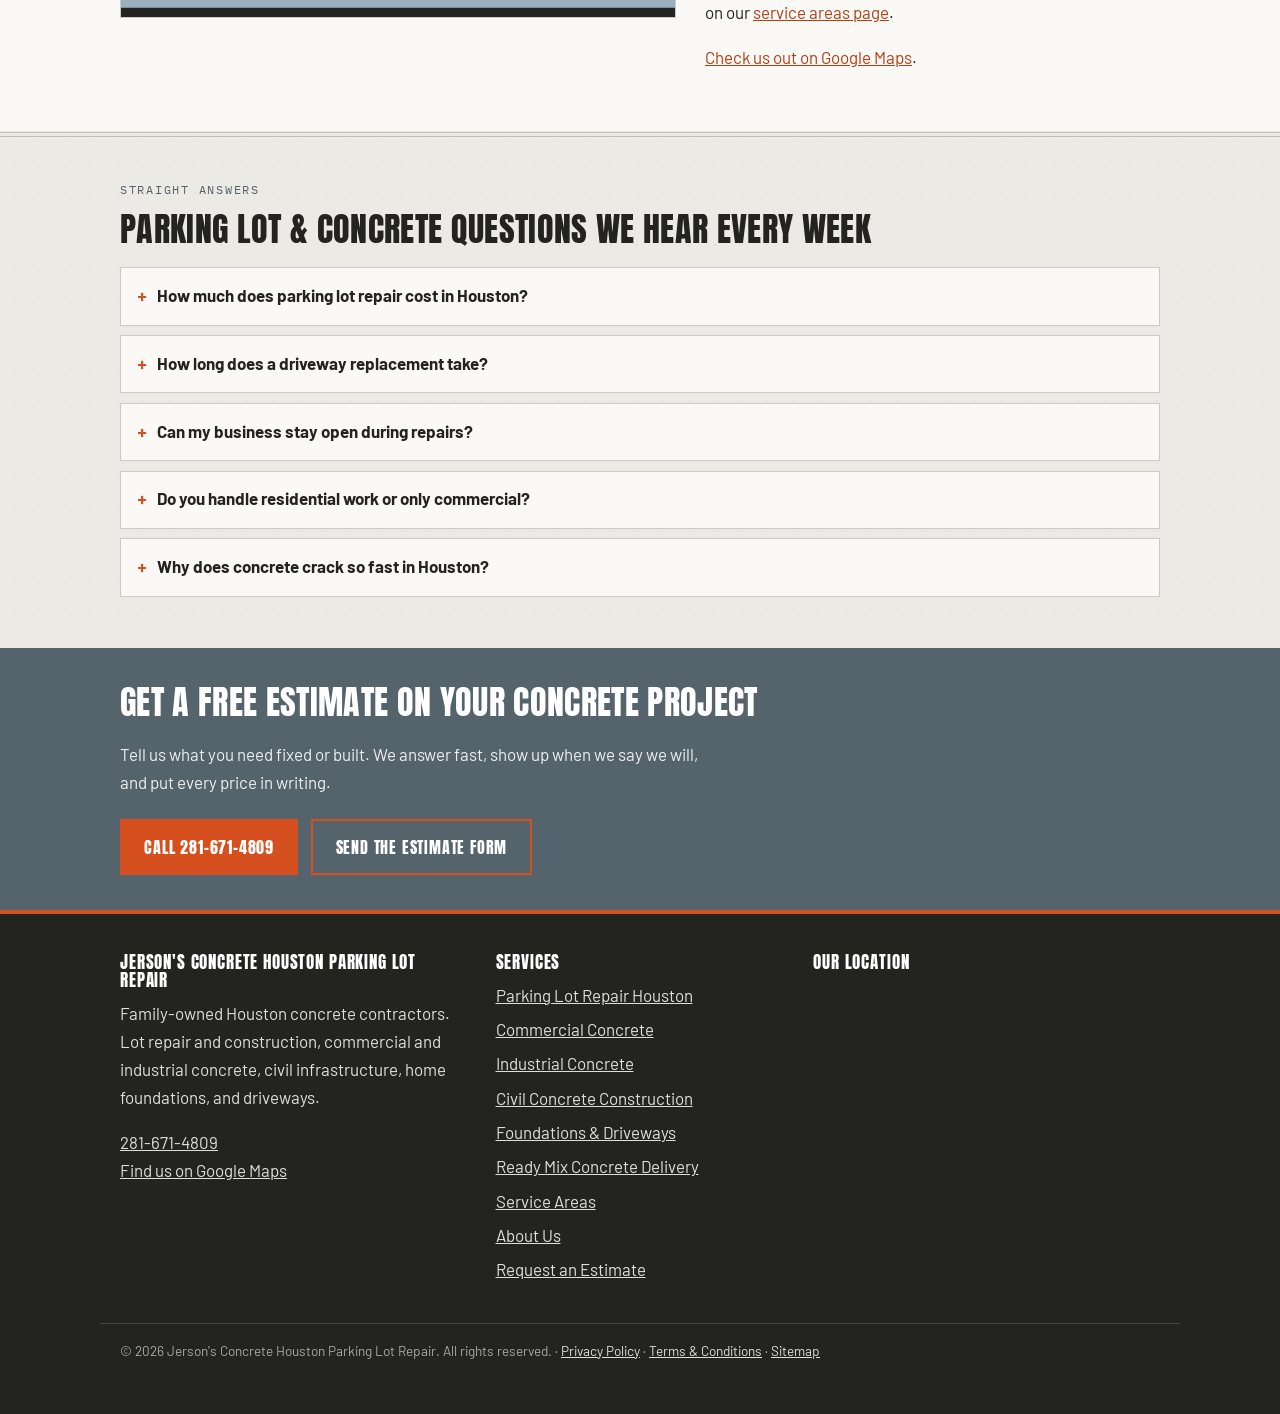
==== commit e01004df: "Add files via upload" ====
--- a/index.html
+++ b/index.html
@@ -10,7 +10,7 @@
 <meta property="og:title" content="Parking Lot Repair Houston TX | Jerson's Concrete Houston Parking Lot Repair">
 <meta property="og:description" content="Houston parking lot repair and concrete contractors for commercial, industrial, civil, and residential projects. Free estimates.">
 <meta property="og:url" content="https://www.concretehouston.org/">
-<meta property="og:image" content="https://www.concretehouston.org/images/hero-parking-lot.svg">
+<meta property="og:image" content="https://www.concretehouston.org/images/parking-lot-rebar-formwork.jpg">
 <meta property="og:site_name" content="Jerson's Concrete Houston Parking Lot Repair">
 <link rel="preconnect" href="https://fonts.googleapis.com">
 <link rel="preconnect" href="https://fonts.gstatic.com" crossorigin>
@@ -24,7 +24,7 @@
   "name": "Jerson's Concrete Houston Parking Lot Repair",
   "url": "https://www.concretehouston.org/",
   "telephone": "+1-281-671-4809",
-  "image": "https://www.concretehouston.org/images/hero-parking-lot.svg",
+  "image": "https://www.concretehouston.org/images/parking-lot-rebar-formwork.jpg",
   "priceRange": "$$",
   "address": {
     "@type": "PostalAddress",
@@ -136,7 +136,7 @@
       <p>Parking lot repair in Houston is our main trade, but it is not our only one. The same crew pours <a href="/commercial-concrete.html">commercial concrete</a>, <a href="/residential-concrete.html">home foundations and driveways</a>, and <a href="/civil-concrete.html">civil infrastructure for the city</a>.</p>
     </div>
     <div class="col-media">
-      <img src="/images/hero-parking-lot.svg" alt="Repaired concrete parking lot in Houston with fresh striping and safety cones" width="1200" height="675" loading="eager">
+      <img src="/images/parking-lot-rebar-formwork.jpg" alt="Jerson's Concrete crew setting rebar and expansion joint forms for a new parking lot pour in Houston" width="1140" height="757" loading="eager">
     </div>
   </div>
 </section>
@@ -308,7 +308,7 @@
     </div>
   </div>
   <div class="wrap fineprint">
-    <p>&copy; 2026 Jerson's Concrete Houston Parking Lot Repair. All rights reserved. &middot; <a href="/sitemap.xml">Sitemap</a></p>
+    <p>&copy; 2026 Jerson's Concrete Houston Parking Lot Repair. All rights reserved. &middot; <a href="/privacy-policy.html">Privacy Policy</a> &middot; <a href="/terms-conditions.html">Terms &amp; Conditions</a> &middot; <a href="/sitemap.xml">Sitemap</a></p>
   </div>
 </footer>
 
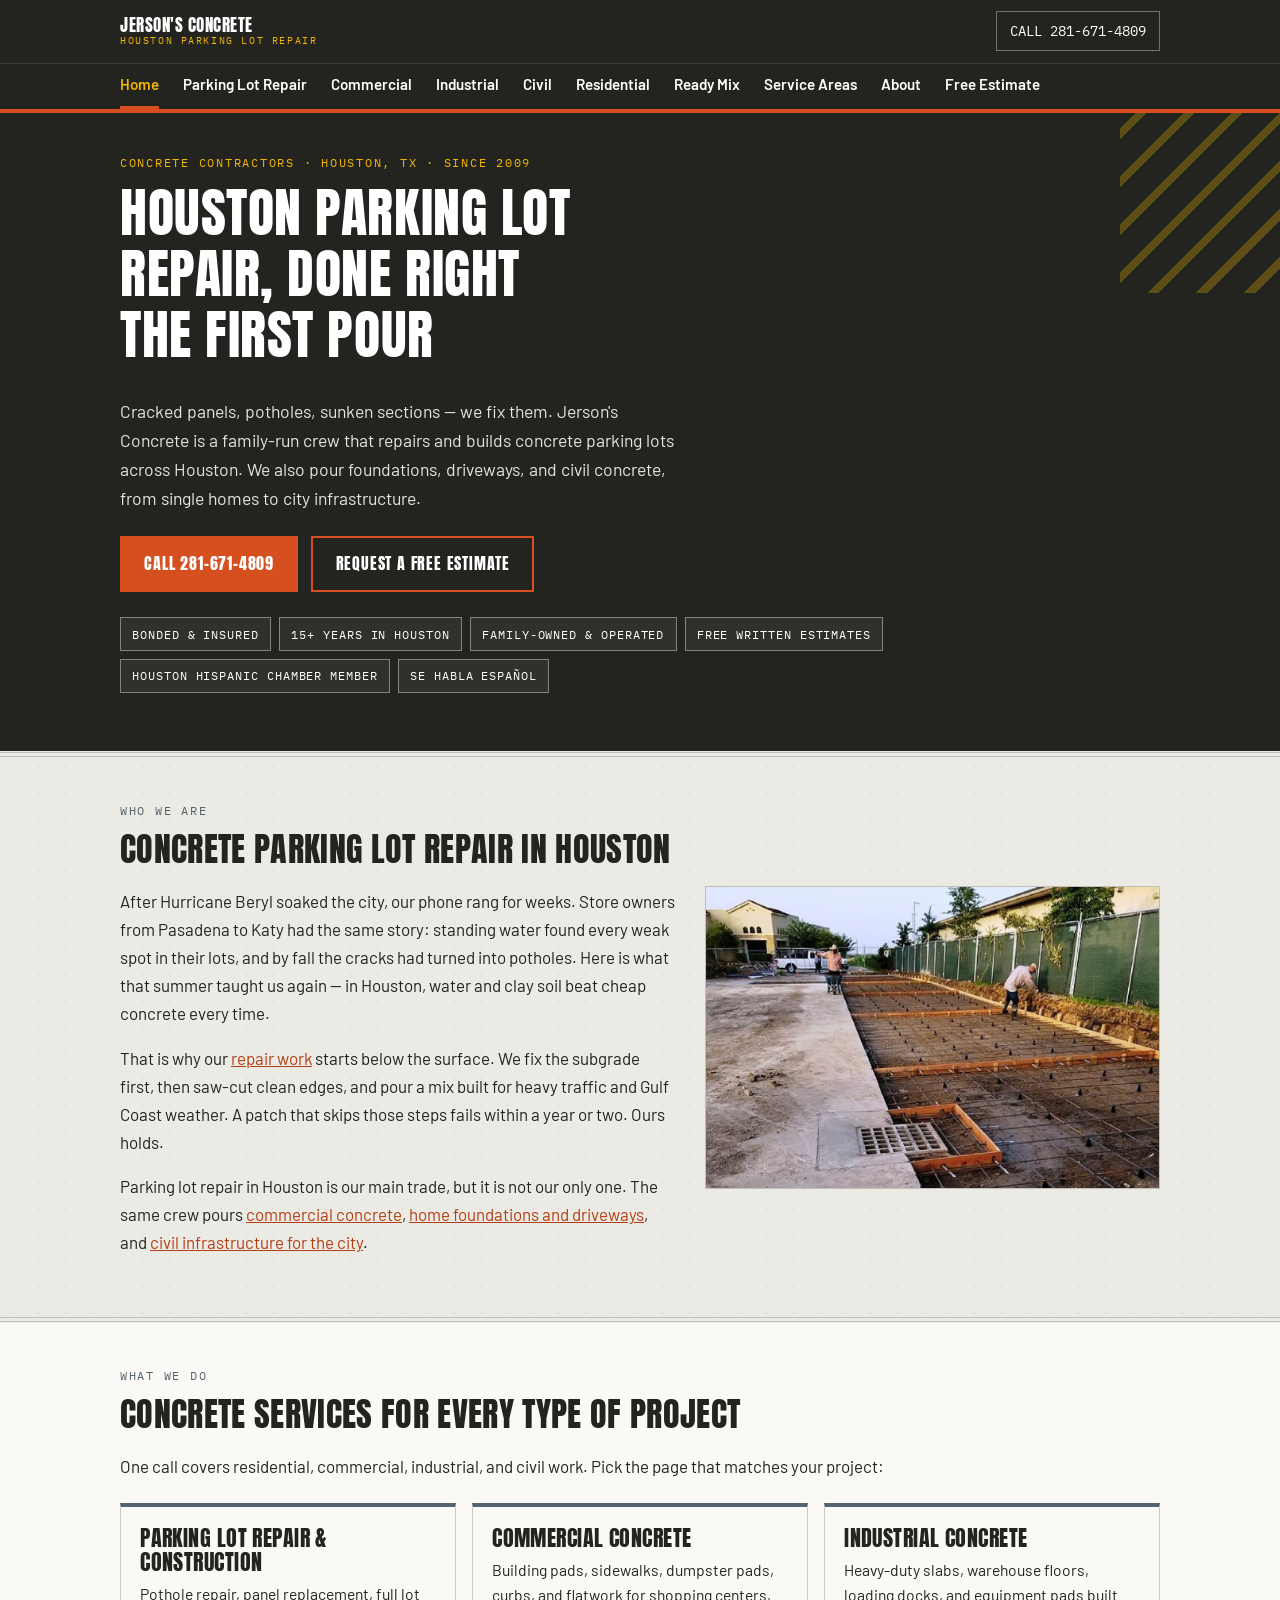
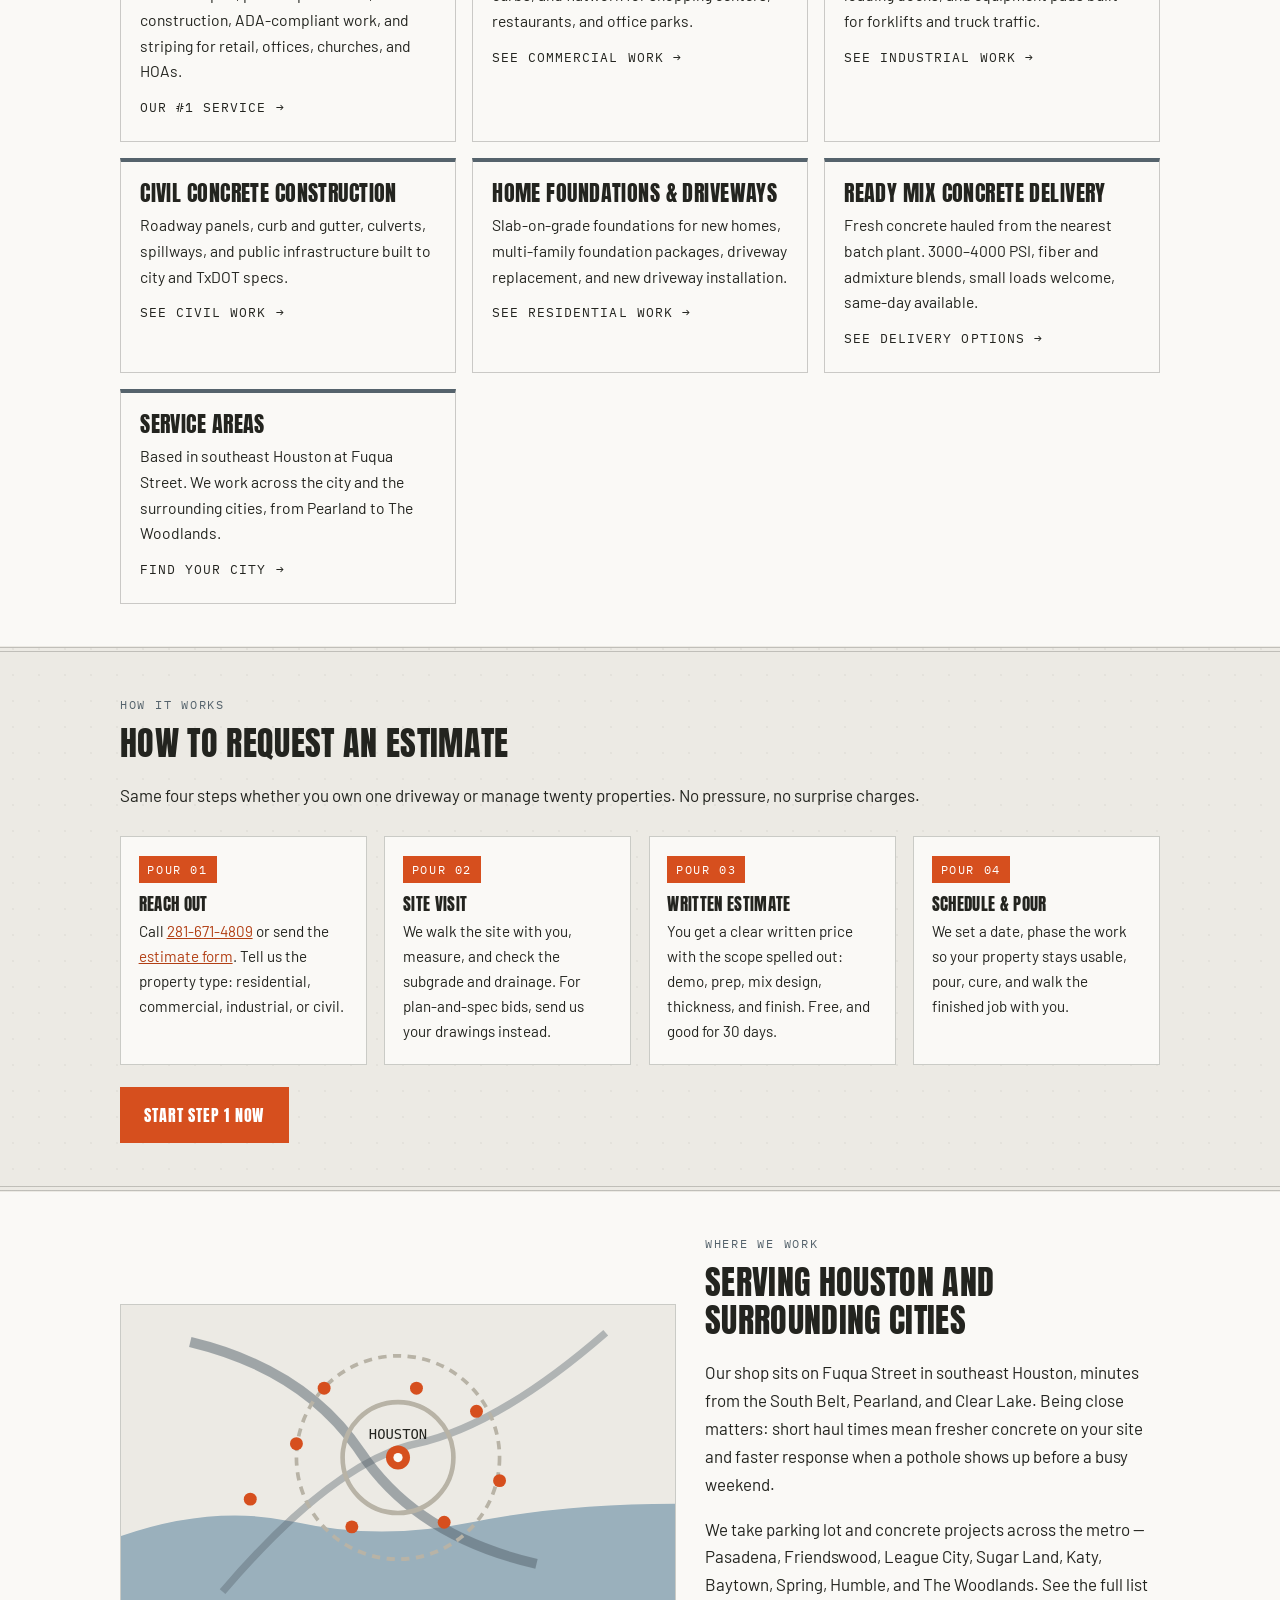
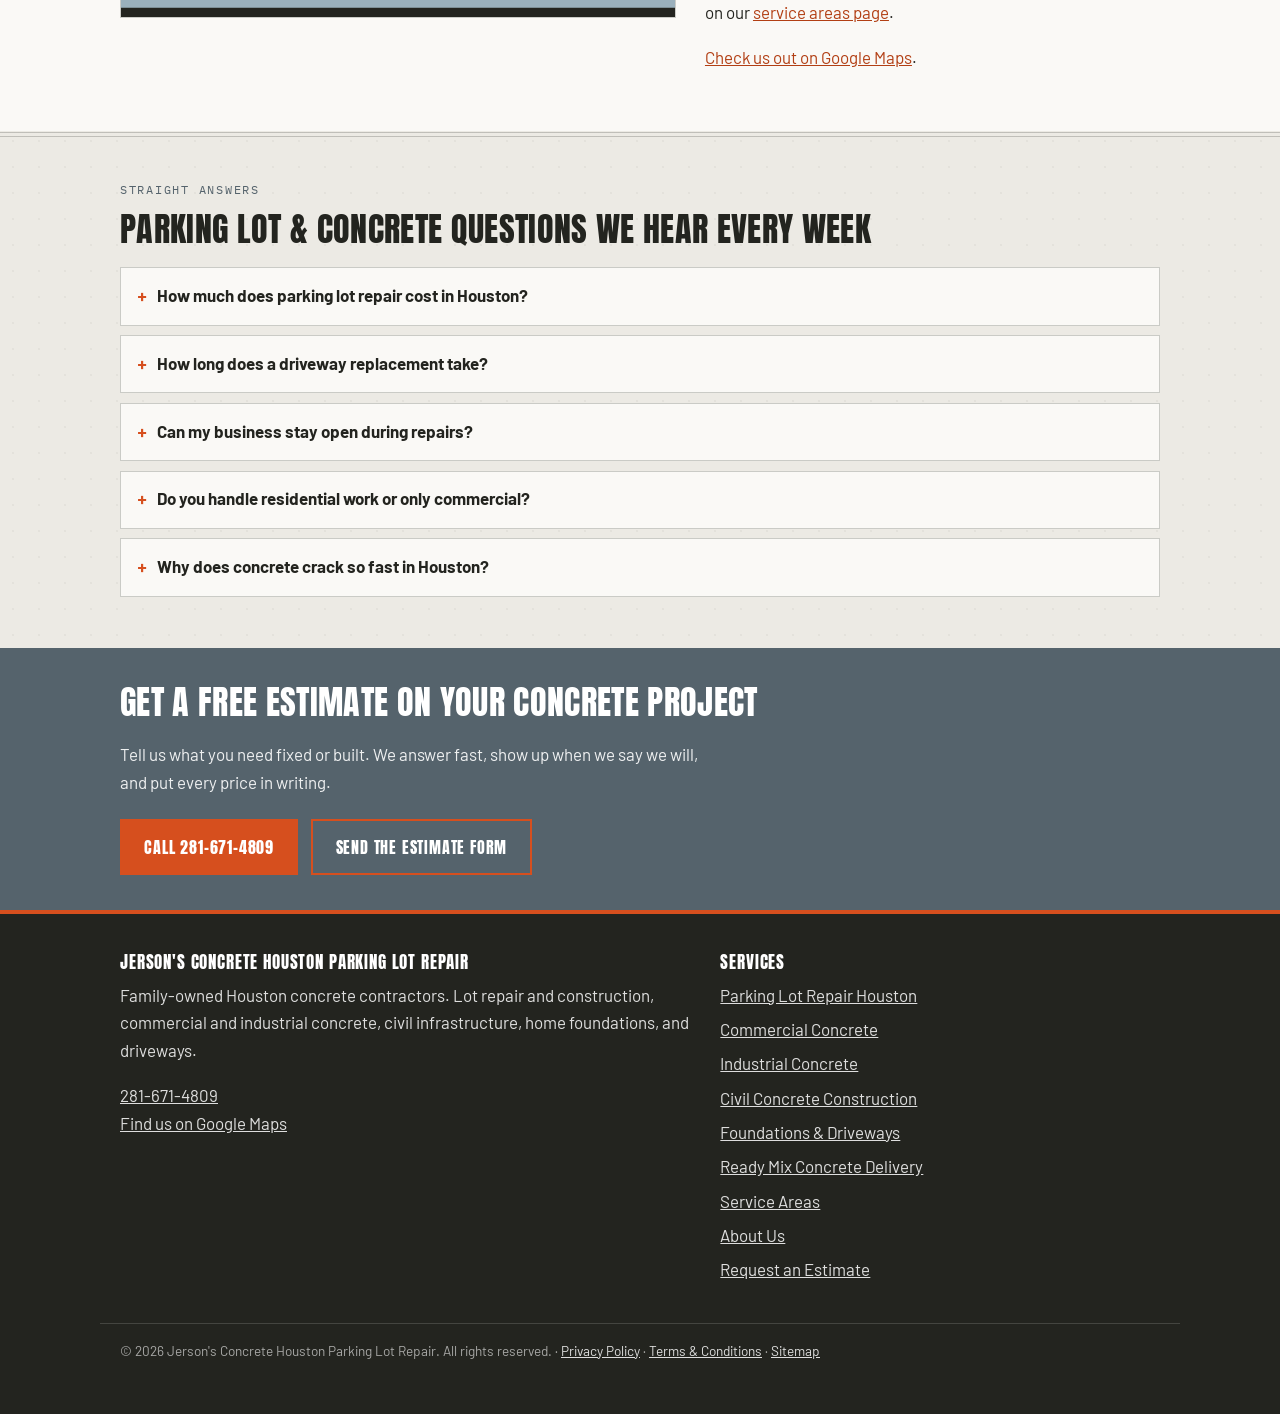
==== commit 9c4ce8f0: "Add files via upload" ====
--- a/index.html
+++ b/index.html
@@ -6,6 +6,8 @@
 <title>Parking Lot Repair Houston TX | Jerson's Concrete Houston Parking Lot Repair</title>
 <meta name="description" content="Houston parking lot repair and concrete contractors. We repair and build parking lots, foundations, driveways, and civil concrete across Houston. Free estimates: 281-671-4809.">
 <link rel="canonical" href="https://www.concretehouston.org/">
+<link rel="icon" type="image/jpeg" href="/images/favicon.jpg">
+<link rel="apple-touch-icon" href="/images/apple-touch-icon.jpg">
 <meta property="og:type" content="website">
 <meta property="og:title" content="Parking Lot Repair Houston TX | Jerson's Concrete Houston Parking Lot Repair">
 <meta property="og:description" content="Houston parking lot repair and concrete contractors for commercial, industrial, civil, and residential projects. Free estimates.">
@@ -28,7 +30,7 @@
   "priceRange": "$$",
   "address": {
     "@type": "PostalAddress",
-    "streetAddress": "11200 Fuqua St",
+    "streetAddress": "11200 Fuqua St #1200",
     "addressLocality": "Houston",
     "addressRegion": "TX",
     "postalCode": "77089",
@@ -302,10 +304,6 @@
         <li><a href="/contact.html">Request an Estimate</a></li>
       </ul>
     </div>
-    <div class="footer-map">
-      <h2>Our Location</h2>
-      <iframe src="https://www.google.com/maps/embed?pb=!1m18!1m12!1m3!1d221667.17747729734!2d-95.51743001362001!3d29.761744277271248!2m3!1f0!2f0!3f0!3m2!1i1024!2i768!4f13.1!3m3!1m2!1s0x864099e6f4100001%3A0xb792829c2418bfb7!2sJerson%E2%80%99s%20Concrete%20Houston%20Parking%20Lot%20Repair!5e0!3m2!1sen!2sus!4v1784423699468!5m2!1sen!2sus" title="Map of Jerson's Concrete Houston Parking Lot Repair" style="border:0;" allowfullscreen loading="lazy" referrerpolicy="strict-origin-when-cross-origin"></iframe>
-    </div>
   </div>
   <div class="wrap fineprint">
     <p>&copy; 2026 Jerson's Concrete Houston Parking Lot Repair. All rights reserved. &middot; <a href="/privacy-policy.html">Privacy Policy</a> &middot; <a href="/terms-conditions.html">Terms &amp; Conditions</a> &middot; <a href="/sitemap.xml">Sitemap</a></p>
--- a/css/style.css
+++ b/css/style.css
@@ -477,7 +477,7 @@
 }
 .footer-grid { display: grid; gap: 1.8rem; }
 @media (min-width: 960px) {
-  .footer-grid { grid-template-columns: 1.2fr 1fr 1.2fr; }
+  .footer-grid { grid-template-columns: 1.3fr 1fr; }
   .site-footer { padding-bottom: 2.4rem; }
 }
 .site-footer h2 {
@@ -489,7 +489,6 @@
 .site-footer li { margin-bottom: 0.4rem; }
 .site-footer a { color: rgba(255,255,255,0.85); }
 .site-footer a:hover { color: var(--stripe); }
-.footer-map iframe { width: 100%; height: 230px; border: 1px solid rgba(255,255,255,0.25); }
 .fineprint {
   margin-top: 2rem;
   padding-top: 1rem;
